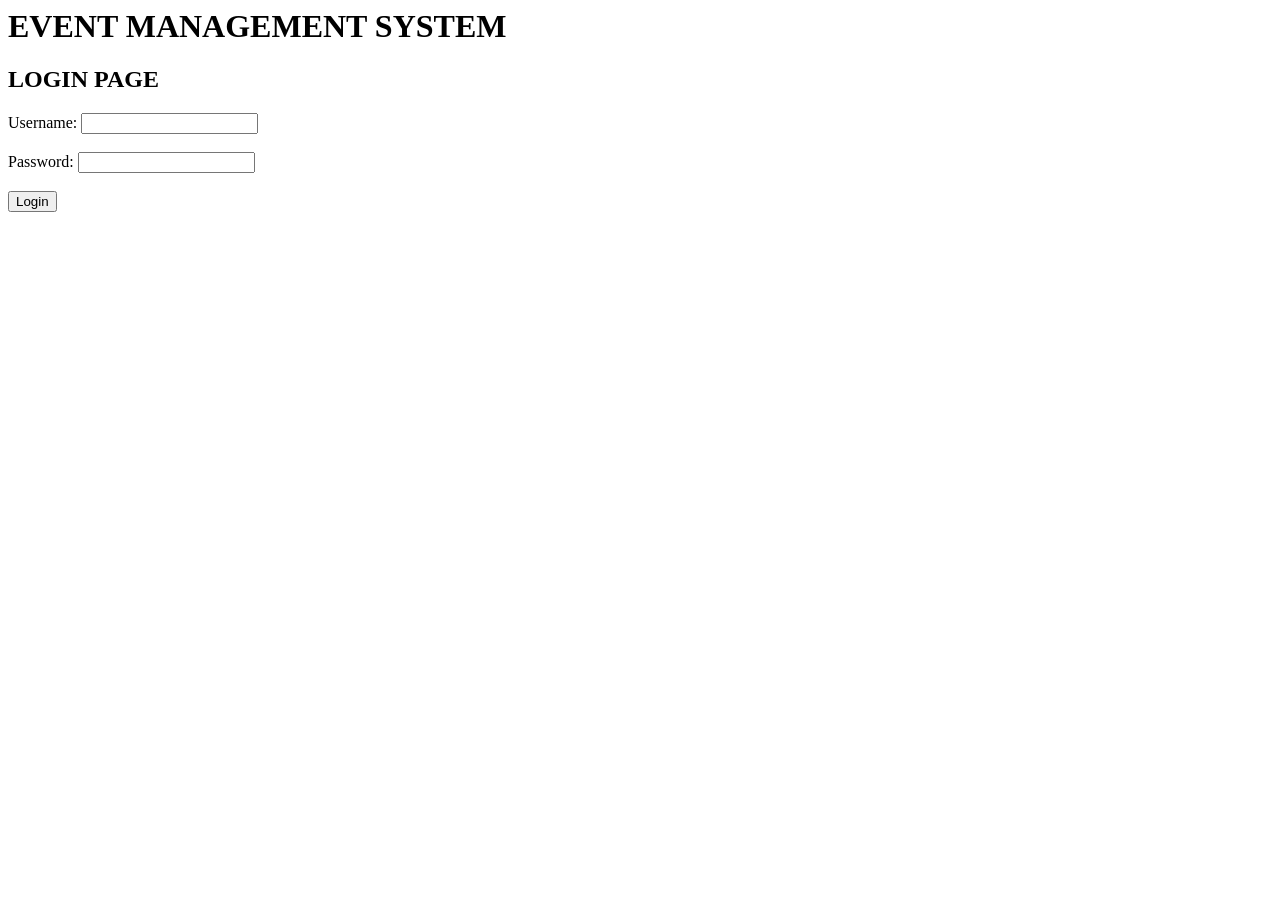
==== index.html @ ed7505d6 "changed name" ====
<html>
<head>
    <ahref="style.css" rel="stylesheet">
    <title>LOGIN PAGE</title>
    <header>
             <h1 class="center-text">EVENT MANAGEMENT SYSTEM</h1>
    </header>
</head>
<body>
    <div class="center-text">
        <h2>LOGIN PAGE</h2>
        <border color="black" width="500px" height="300px">
        <form action="login.php" method="post">
            <label for="username">Username:</label>
            <input type="text" id="username" name="username" required><br><br>
            <label for="password">Password:</label>
            <input type="password" id="password" name="password" required><br><br>
            <input type="submit" value="Login">
        </form>
        </border>
    </div>

</html>
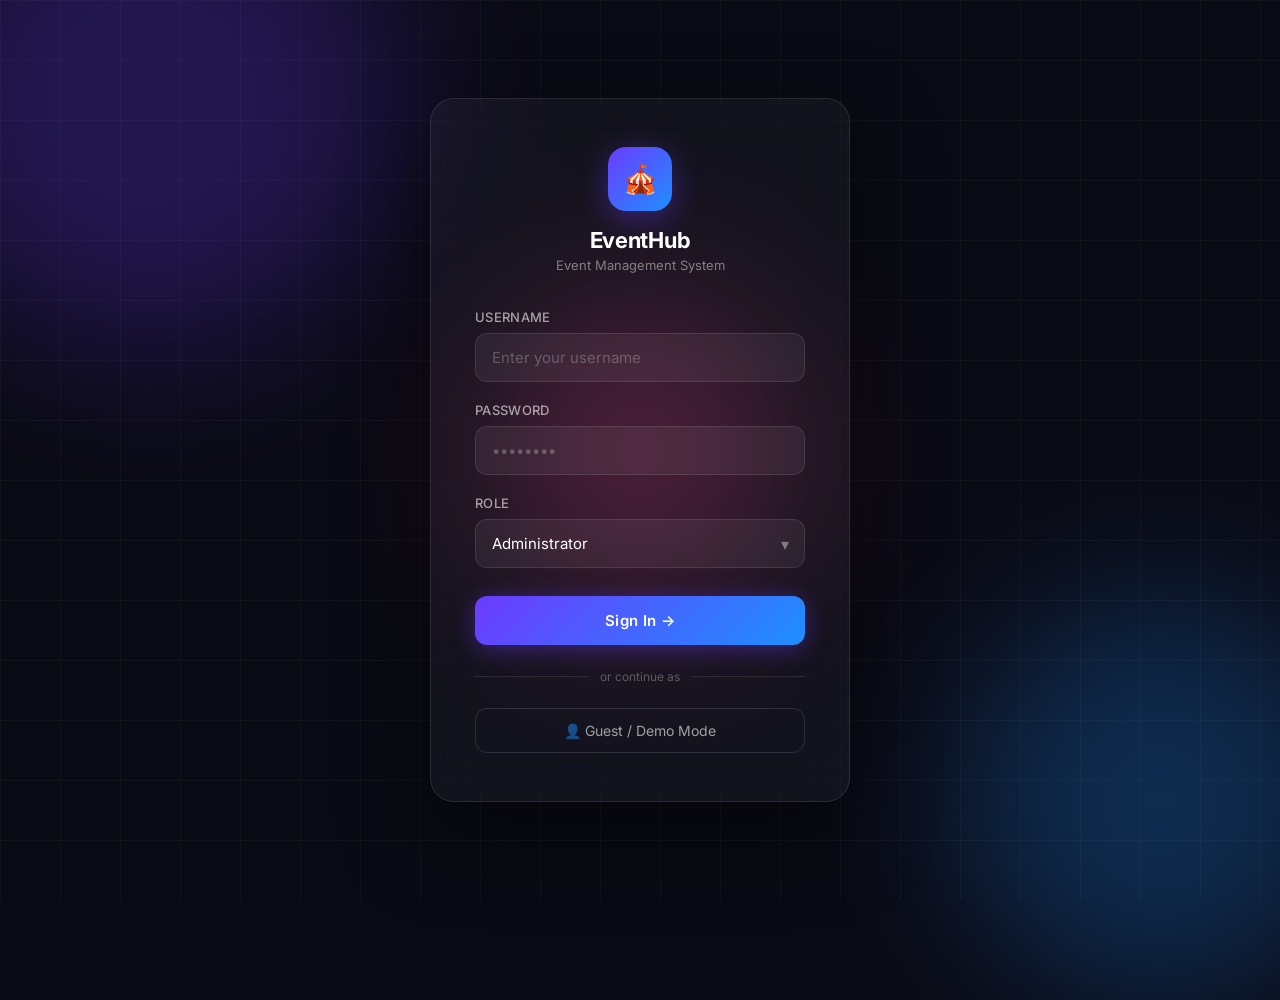
==== commit 9a1a3cd7: "Revamp login page with new styles and structure Refactor login page layout and styling with modern d" ====
--- a/index.html
+++ b/index.html
@@ -1,23 +1,356 @@
-<html>
+<!DOCTYPE html>
+<html lang="en">
+
 <head>
-    <ahref="style.css" rel="stylesheet">
-    <title>LOGIN PAGE</title>
-    <header>
-             <h1 class="center-text">EVENT MANAGEMENT SYSTEM</h1>
-    </header>
+    <meta charset="UTF-8" />
+    <meta name="viewport" content="width=device-width, initial-scale=1.0" />
+    <title>Event Management System | Login</title>
+    <link rel="preconnect" href="https://fonts.googleapis.com">
+    <link href="https://fonts.googleapis.com/css2?family=Inter:wght@300;400;500;600;700&display=swap" rel="stylesheet">
+    <style>
+        *,
+        *::before,
+        *::after {
+            box-sizing: border-box;
+            margin: 0;
+            padding: 0;
+        }
+
+        body {
+            font-family: 'Inter', sans-serif;
+            min-height: 100vh;
+            display: flex;
+            align-items: center;
+            justify-content: center;
+            background: #0a0a14;
+            overflow: hidden;
+            position: relative;
+        }
+
+        /* Animated background orbs */
+        .orb {
+            position: absolute;
+            border-radius: 50%;
+            filter: blur(80px);
+            opacity: 0.25;
+            animation: float 8s ease-in-out infinite;
+        }
+
+        .orb1 {
+            width: 500px;
+            height: 500px;
+            background: #6c3bff;
+            top: -150px;
+            left: -100px;
+            animation-delay: 0s;
+        }
+
+        .orb2 {
+            width: 400px;
+            height: 400px;
+            background: #1e8fff;
+            bottom: -100px;
+            right: -80px;
+            animation-delay: 3s;
+        }
+
+        .orb3 {
+            width: 300px;
+            height: 300px;
+            background: #ff3b8b;
+            top: 50%;
+            left: 50%;
+            transform: translate(-50%, -50%);
+            animation-delay: 6s;
+        }
+
+        @keyframes float {
+
+            0%,
+            100% {
+                transform: translateY(0) scale(1);
+            }
+
+            50% {
+                transform: translateY(-30px) scale(1.05);
+            }
+        }
+
+        /* Grid overlay */
+        body::before {
+            content: '';
+            position: absolute;
+            inset: 0;
+            background-image:
+                linear-gradient(rgba(255, 255, 255, 0.03) 1px, transparent 1px),
+                linear-gradient(90deg, rgba(255, 255, 255, 0.03) 1px, transparent 1px);
+            background-size: 60px 60px;
+            pointer-events: none;
+        }
+
+        .login-card {
+            position: relative;
+            z-index: 10;
+            background: rgba(255, 255, 255, 0.04);
+            border: 1px solid rgba(255, 255, 255, 0.1);
+            backdrop-filter: blur(24px);
+            -webkit-backdrop-filter: blur(24px);
+            border-radius: 24px;
+            padding: 48px 44px;
+            width: 100%;
+            max-width: 420px;
+            box-shadow: 0 32px 80px rgba(0, 0, 0, 0.5);
+        }
+
+        .brand {
+            text-align: center;
+            margin-bottom: 36px;
+        }
+
+        .brand-icon {
+            width: 64px;
+            height: 64px;
+            background: linear-gradient(135deg, #6c3bff, #1e8fff);
+            border-radius: 18px;
+            display: inline-flex;
+            align-items: center;
+            justify-content: center;
+            margin-bottom: 16px;
+            font-size: 28px;
+            box-shadow: 0 8px 32px rgba(108, 59, 255, 0.4);
+        }
+
+        .brand h1 {
+            font-size: 22px;
+            font-weight: 700;
+            color: #fff;
+            letter-spacing: -0.3px;
+        }
+
+        .brand p {
+            font-size: 13px;
+            color: rgba(255, 255, 255, 0.45);
+            margin-top: 4px;
+        }
+
+        .form-group {
+            margin-bottom: 20px;
+        }
+
+        .form-group label {
+            display: block;
+            font-size: 13px;
+            font-weight: 500;
+            color: rgba(255, 255, 255, 0.6);
+            margin-bottom: 8px;
+            letter-spacing: 0.3px;
+            text-transform: uppercase;
+        }
+
+        .form-group input {
+            width: 100%;
+            padding: 14px 16px;
+            background: rgba(255, 255, 255, 0.06);
+            border: 1px solid rgba(255, 255, 255, 0.1);
+            border-radius: 12px;
+            color: #fff;
+            font-size: 15px;
+            font-family: 'Inter', sans-serif;
+            outline: none;
+            transition: all 0.25s ease;
+        }
+
+        .form-group input::placeholder {
+            color: rgba(255, 255, 255, 0.25);
+        }
+
+        .form-group input:focus {
+            border-color: #6c3bff;
+            background: rgba(108, 59, 255, 0.1);
+            box-shadow: 0 0 0 3px rgba(108, 59, 255, 0.2);
+        }
+
+        .role-select-wrapper {
+            position: relative;
+        }
+
+        .role-select-wrapper select {
+            width: 100%;
+            padding: 14px 16px;
+            background: rgba(255, 255, 255, 0.06);
+            border: 1px solid rgba(255, 255, 255, 0.1);
+            border-radius: 12px;
+            color: #fff;
+            font-size: 15px;
+            font-family: 'Inter', sans-serif;
+            outline: none;
+            appearance: none;
+            cursor: pointer;
+            transition: all 0.25s ease;
+        }
+
+        .role-select-wrapper select:focus {
+            border-color: #6c3bff;
+            box-shadow: 0 0 0 3px rgba(108, 59, 255, 0.2);
+        }
+
+        .role-select-wrapper select option {
+            background: #1a1a2e;
+            color: #fff;
+        }
+
+        .role-select-wrapper::after {
+            content: '▾';
+            position: absolute;
+            right: 16px;
+            top: 50%;
+            transform: translateY(-50%);
+            color: rgba(255, 255, 255, 0.4);
+            pointer-events: none;
+        }
+
+        .btn-login {
+            width: 100%;
+            padding: 15px;
+            margin-top: 8px;
+            background: linear-gradient(135deg, #6c3bff, #1e8fff);
+            border: none;
+            border-radius: 12px;
+            color: #fff;
+            font-size: 15px;
+            font-weight: 600;
+            font-family: 'Inter', sans-serif;
+            cursor: pointer;
+            transition: all 0.25s ease;
+            box-shadow: 0 4px 24px rgba(108, 59, 255, 0.4);
+            letter-spacing: 0.3px;
+        }
+
+        .btn-login:hover {
+            transform: translateY(-2px);
+            box-shadow: 0 8px 32px rgba(108, 59, 255, 0.55);
+        }
+
+        .btn-login:active {
+            transform: translateY(0);
+        }
+
+        .divider {
+            display: flex;
+            align-items: center;
+            gap: 12px;
+            margin: 24px 0;
+        }
+
+        .divider::before,
+        .divider::after {
+            content: '';
+            flex: 1;
+            height: 1px;
+            background: rgba(255, 255, 255, 0.1);
+        }
+
+        .divider span {
+            font-size: 12px;
+            color: rgba(255, 255, 255, 0.3);
+            white-space: nowrap;
+        }
+
+        .guest-btn {
+            display: block;
+            width: 100%;
+            padding: 13px;
+            text-align: center;
+            background: transparent;
+            border: 1px solid rgba(255, 255, 255, 0.12);
+            border-radius: 12px;
+            color: rgba(255, 255, 255, 0.6);
+            font-size: 14px;
+            font-family: 'Inter', sans-serif;
+            cursor: pointer;
+            text-decoration: none;
+            transition: all 0.25s ease;
+        }
+
+        .guest-btn:hover {
+            border-color: rgba(255, 255, 255, 0.25);
+            background: rgba(255, 255, 255, 0.04);
+            color: #fff;
+        }
+
+        .error-msg {
+            display: none;
+            background: rgba(255, 59, 90, 0.15);
+            border: 1px solid rgba(255, 59, 90, 0.3);
+            border-radius: 10px;
+            padding: 10px 14px;
+            font-size: 13px;
+            color: #ff6b8a;
+            margin-bottom: 16px;
+            text-align: center;
+        }
+    </style>
 </head>
+
 <body>
-    <div class="center-text">
-        <h2>LOGIN PAGE</h2>
-        <border color="black" width="500px" height="300px">
-        <form action="login.php" method="post">
-            <label for="username">Username:</label>
-            <input type="text" id="username" name="username" required><br><br>
-            <label for="password">Password:</label>
-            <input type="password" id="password" name="password" required><br><br>
-            <input type="submit" value="Login">
+    <div class="orb orb1"></div>
+    <div class="orb orb2"></div>
+    <div class="orb orb3"></div>
+
+    <div class="login-card">
+        <div class="brand">
+            <div class="brand-icon">🎪</div>
+            <h1>EventHub</h1>
+            <p>Event Management System</p>
+        </div>
+
+        <div class="error-msg" id="errorMsg">Invalid credentials. Please try again.</div>
+
+        <form id="loginForm" onsubmit="handleLogin(event)">
+            <div class="form-group">
+                <label for="username">Username</label>
+                <input type="text" id="username" name="username" placeholder="Enter your username" required
+                    autocomplete="off" />
+            </div>
+
+            <div class="form-group">
+                <label for="password">Password</label>
+                <input type="password" id="password" name="password" placeholder="••••••••" required />
+            </div>
+
+            <div class="form-group">
+                <label for="role">Role</label>
+                <div class="role-select-wrapper">
+                    <select id="role" name="role">
+                        <option value="admin">Administrator</option>
+                        <option value="organiser">Organiser</option>
+                        <option value="participant">Participant</option>
+                    </select>
+                </div>
+            </div>
+
+            <button type="submit" class="btn-login">Sign In →</button>
         </form>
-        </border>
+
+        <div class="divider"><span>or continue as</span></div>
+        <a href="dashboard.html" class="guest-btn">👤 Guest / Demo Mode</a>
     </div>
 
-</html>+    <script>
+        function handleLogin(e) {
+            e.preventDefault();
+            const u = document.getElementById('username').value;
+            const p = document.getElementById('password').value;
+            // Demo credentials
+            if (u === 'admin' && p === 'admin123') {
+                window.location.href = 'dashboard.html';
+            } else {
+                const msg = document.getElementById('errorMsg');
+                msg.style.display = 'block';
+                setTimeout(() => msg.style.display = 'none', 3000);
+            }
+        }
+    </script>
+</body>
+
+</html>
